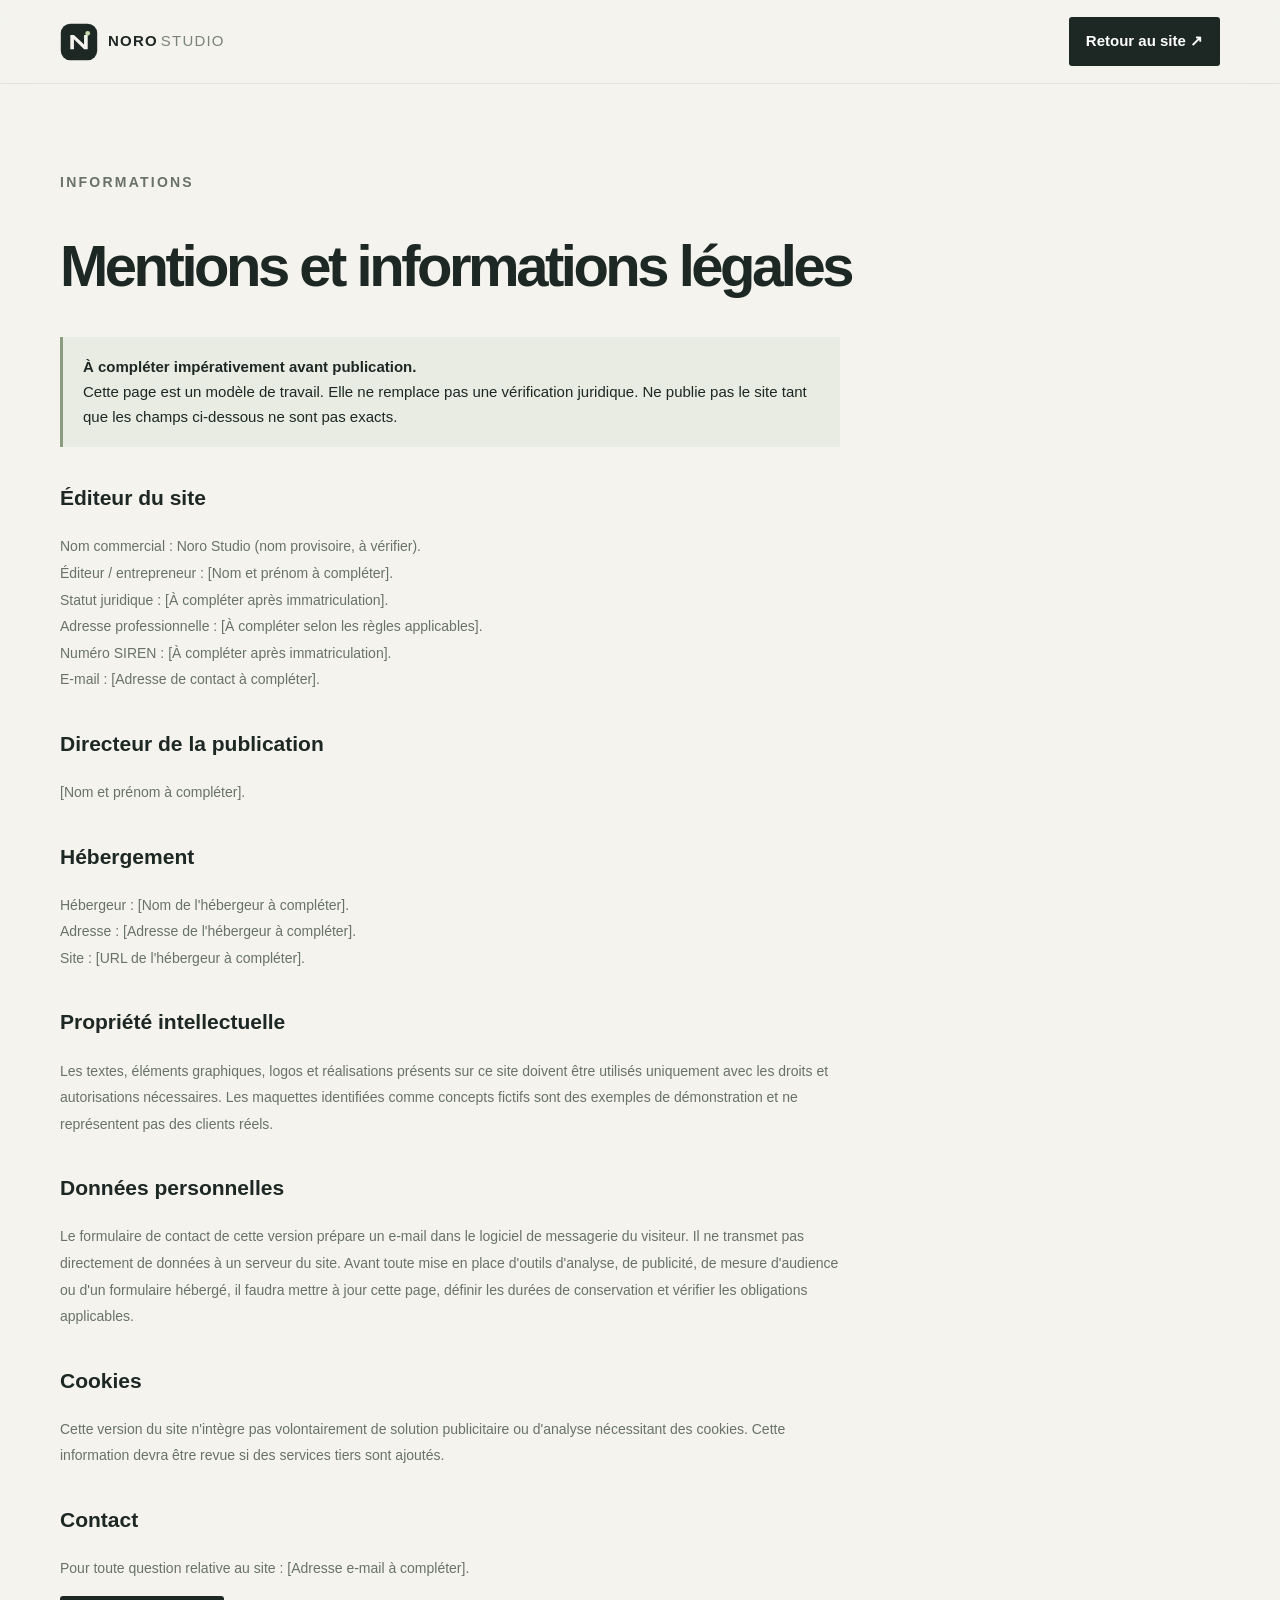
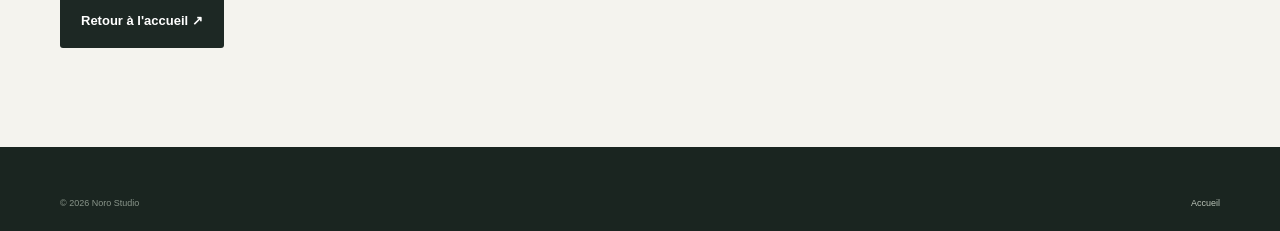
==== legal.html @ 7e90cb93 "Add files via upload" ====
<!doctype html>
<html lang="fr">
<head>
  <meta charset="utf-8"><meta name="viewport" content="width=device-width, initial-scale=1">
  <meta name="robots" content="noindex,follow">
  <title>Informations légales — Noro Studio</title>
  <link rel="stylesheet" href="styles.css">
  <style>
    .legal-main{min-height:70vh;padding:85px 0}.legal-main h1{font-family:var(--display);font-size:clamp(38px,5vw,58px);letter-spacing:-.06em;line-height:1.1}.legal-main h2{font-family:var(--display);font-size:21px;margin-top:34px}.legal-main p,.legal-main li{max-width:780px;color:#687268;font-size:14px;line-height:1.9}.legal-note{background:#e8ece3;padding:18px 20px;border-left:3px solid #8b9c81;margin:25px 0;max-width:780px}
  </style>
</head>
<body>
  <header class="site-header"><div class="container nav-wrap"><a class="brand" href="index.html"><img src="assets/mark.svg" alt="" width="38" height="38"><span>NORO<span class="brand-light">STUDIO</span></span></a><a class="nav-cta" href="index.html#contact">Retour au site ↗</a></div></header>
  <main class="legal-main"><div class="container">
    <p class="eyebrow">INFORMATIONS</p><h1>Mentions et informations légales</h1>
    <div class="legal-note"><strong>À compléter impérativement avant publication.</strong><br>Cette page est un modèle de travail. Elle ne remplace pas une vérification juridique. Ne publie pas le site tant que les champs ci-dessous ne sont pas exacts.</div>
    <h2>Éditeur du site</h2><p>Nom commercial : Noro Studio (nom provisoire, à vérifier).<br>Éditeur / entrepreneur : [Nom et prénom à compléter].<br>Statut juridique : [À compléter après immatriculation].<br>Adresse professionnelle : [À compléter selon les règles applicables].<br>Numéro SIREN : [À compléter après immatriculation].<br>E-mail : [Adresse de contact à compléter].</p>
    <h2>Directeur de la publication</h2><p>[Nom et prénom à compléter].</p>
    <h2>Hébergement</h2><p>Hébergeur : [Nom de l'hébergeur à compléter].<br>Adresse : [Adresse de l'hébergeur à compléter].<br>Site : [URL de l'hébergeur à compléter].</p>
    <h2>Propriété intellectuelle</h2><p>Les textes, éléments graphiques, logos et réalisations présents sur ce site doivent être utilisés uniquement avec les droits et autorisations nécessaires. Les maquettes identifiées comme concepts fictifs sont des exemples de démonstration et ne représentent pas des clients réels.</p>
    <h2>Données personnelles</h2><p>Le formulaire de contact de cette version prépare un e-mail dans le logiciel de messagerie du visiteur. Il ne transmet pas directement de données à un serveur du site. Avant toute mise en place d'outils d'analyse, de publicité, de mesure d'audience ou d'un formulaire hébergé, il faudra mettre à jour cette page, définir les durées de conservation et vérifier les obligations applicables.</p>
    <h2>Cookies</h2><p>Cette version du site n'intègre pas volontairement de solution publicitaire ou d'analyse nécessitant des cookies. Cette information devra être revue si des services tiers sont ajoutés.</p>
    <h2>Contact</h2><p>Pour toute question relative au site : [Adresse e-mail à compléter].</p>
    <p><a class="button button-dark" href="index.html">Retour à l'accueil ↗</a></p>
  </div></main>
  <footer class="site-footer"><div class="container footer-bottom"><span>© <span id="year"></span> Noro Studio</span><a href="index.html">Accueil</a></div></footer>
  <script>document.getElementById('year').textContent=new Date().getFullYear();</script>
</body>
</html>
---- styles.css ----
:root{--paper:#f4f3ee;--paper-2:#ebeae3;--white:#fffefa;--ink:#1d2824;--ink-2:#39433e;--muted:#747c74;--line:#ddded6;--sage:#dce5d7;--sage-dark:#73816f;--lime:#c7d8ac;--serif:Georgia,'Times New Roman',serif;--sans:'DM Sans',Arial,sans-serif;--display:'Manrope','DM Sans',Arial,sans-serif;--max:1160px}*{box-sizing:border-box}html{scroll-behavior:smooth;scroll-padding-top:88px}body{margin:0;background:var(--paper);color:var(--ink);font-family:var(--sans);font-size:15px;line-height:1.65;-webkit-font-smoothing:antialiased}a{color:inherit;text-decoration:none}button,input,textarea,select{font:inherit}.container{width:min(var(--max),calc(100% - 56px));margin-inline:auto}.section-pad{padding:112px 0}.skip-link{position:absolute;left:-999px;top:8px;background:var(--ink);color:#fff;padding:10px 14px;z-index:100}.skip-link:focus{left:12px}.site-header{height:84px;position:sticky;top:0;z-index:50;background:rgba(244,243,238,.92);backdrop-filter:blur(14px);border-bottom:1px solid rgba(29,40,36,.08)}.nav-wrap{height:100%;display:flex;align-items:center;justify-content:space-between}.brand{display:inline-flex;align-items:center;gap:10px;font-family:var(--display);font-weight:800;letter-spacing:.08em;font-size:15px}.brand img{display:block}.brand-light{font-weight:500;color:#7b8379;margin-left:3px}.main-nav{display:flex;align-items:center;gap:34px;font-size:13px;color:#59625b}.main-nav>a:not(.nav-cta):hover,.footer-bottom a:hover{color:var(--ink)}.nav-cta{display:inline-flex;align-items:center;gap:20px;padding:12px 17px;background:var(--ink);color:#fff;border-radius:3px;font-weight:600;transition:transform .2s,background .2s}.nav-cta:hover,.button-dark:hover{background:#35443c;transform:translateY(-2px)}.menu-toggle{display:none;background:none;border:0;padding:10px}.menu-toggle span{display:block;width:23px;height:1.5px;background:var(--ink);margin:6px}.hero{padding-top:90px;padding-bottom:92px;overflow:hidden}.hero-grid{display:grid;grid-template-columns:1.02fr .98fr;align-items:center;gap:42px}.eyebrow{display:flex;align-items:center;gap:10px;margin:0 0 24px;color:#748074;font-size:10px;letter-spacing:.16em;font-weight:700}.eyebrow-dot{width:7px;height:7px;border-radius:50%;background:#8b9d7f;display:inline-block}.hero h1,.section-heading h2,.process-intro h2,.faq-grid h2,.contact-copy h2{font-family:var(--display);font-weight:500;letter-spacing:-.065em;line-height:1.07;font-size:clamp(44px,5.3vw,68px);margin:0;max-width:650px}.hero h1 em,.section-heading h2 em,.process-intro h2 em,.faq-grid h2 em,.contact-copy h2 em{font-family:var(--serif);font-weight:400;letter-spacing:-.055em}.hero-lead{font-size:17px;line-height:1.8;color:#69736b;max-width:480px;margin:26px 0 28px}.hero-actions{display:flex;align-items:center;gap:27px}.button{display:inline-flex;align-items:center;justify-content:center;gap:24px;min-height:52px;padding:0 20px;border:1px solid transparent;border-radius:3px;font-size:13px;font-weight:700;transition:transform .2s,background .2s,border .2s;cursor:pointer}.button-dark{background:var(--ink);color:white}.button-light{background:var(--paper);color:var(--ink)}.button-light:hover{background:white;transform:translateY(-2px)}.button-outline{border-color:#c9cec5;color:var(--ink);background:transparent}.button-outline:hover{background:var(--ink);color:#fff;border-color:var(--ink)}.text-link{font-size:13px;font-weight:600;color:#59645b;border-bottom:1px solid #b9c1b7;padding-bottom:4px}.text-link span{margin-left:8px}.hero-note{margin-top:38px;font-size:11px;color:#7a827b;display:flex;align-items:center;gap:9px}.note-check{width:18px;height:18px;border-radius:50%;background:#e2e8dc;color:#5d7656;display:grid;place-items:center;font-size:11px}.hero-visual{height:480px;position:relative;display:flex;align-items:center;justify-content:center}.visual-orbit{position:absolute;border:1px solid rgba(102,121,103,.18);border-radius:50%;width:440px;height:440px}.orbit-two{width:350px;height:350px;border-style:dashed}.browser-card{position:relative;z-index:2;width:min(440px,90%);background:#fff;border:1px solid #e2e2db;border-radius:8px;box-shadow:0 30px 70px rgba(28,42,34,.13);overflow:hidden;transform:rotate(-2deg)}.browser-top{height:38px;background:#f9f9f5;border-bottom:1px solid #e9e9e4;display:flex;align-items:center;padding:0 14px;justify-content:space-between;color:#9ba198;font-size:9px}.browser-dots{display:flex;gap:4px}.browser-dots i,.mini-browser-bar span{height:5px;width:5px;border-radius:50%;background:#c7cdc3}.browser-lock{font-size:16px}.browser-site{margin:11px;background:#f3f1e9;min-height:350px;overflow:hidden;color:#354239}.mock-nav{height:43px;display:flex;align-items:center;justify-content:space-between;padding:0 18px;font-size:7px;letter-spacing:.08em}.mock-nav b{font-family:var(--serif);font-size:13px;letter-spacing:0}.mock-nav small{font-size:14px}.mock-hero{background:linear-gradient(115deg,#e8e4d6 0%,#e8e4d6 58%,#d2d5c7 58%,#d2d5c7 100%);padding:39px 27px 24px;min-height:250px}.mock-kicker{font-size:7px;letter-spacing:.19em;color:#7c8478}.mock-title{font-family:var(--serif);font-size:43px;line-height:.98;letter-spacing:-.06em;margin-top:17px}.mock-title i{color:#73816e;font-weight:400}.mock-line{width:50px;height:1px;background:#879280;margin:22px 0 14px}.mock-cta{font-size:7px;letter-spacing:.13em;font-weight:bold}.mock-cta b{margin-left:14px}.mock-bottom{display:flex;justify-content:space-between;padding:14px 18px;font-size:7px;letter-spacing:.1em}.float-card{position:absolute;z-index:3;display:flex;align-items:center;gap:11px;padding:12px 15px;background:#fffefa;border:1px solid #e6e8df;box-shadow:0 14px 32px rgba(34,47,38,.09);border-radius:5px}.float-top{top:63px;right:-2px}.float-bottom{bottom:62px;left:-5px}.float-icon{width:32px;height:32px;border-radius:50%;background:#e4e9dd;display:grid;place-items:center;color:#687d64;font-size:18px}.float-icon-dark{background:var(--ink);color:white}.float-card b,.float-card small{display:block}.float-card b{font-size:11px}.float-card small{font-size:9px;color:#8b9288}.visual-caption{position:absolute;bottom:8px;right:10px;font-size:8px;letter-spacing:.16em;color:#8e968d}.trust-strip{border-top:1px solid var(--line);border-bottom:1px solid var(--line);background:#efeee8;padding:22px 0}.trust-inner{display:flex;align-items:center;justify-content:space-between;gap:25px}.trust-inner>span{font-size:9px;letter-spacing:.15em;color:#8b9389;font-weight:700;white-space:nowrap}.trust-inner>div{display:flex;align-items:center;gap:24px;color:#667067;font-size:12px}.trust-inner i{height:4px;width:4px;border-radius:50%;background:#a8b29f}.services-section{background:var(--paper)}.section-heading{margin-bottom:52px}.split-heading{display:flex;align-items:flex-end;justify-content:space-between;gap:50px}.section-heading .eyebrow,.process-intro .eyebrow,.faq-grid .eyebrow{margin-bottom:20px}.section-heading h2,.process-intro h2,.faq-grid h2{font-size:clamp(38px,4.5vw,55px)}.section-intro{max-width:390px;color:#737b72;font-size:14px;line-height:1.85;margin:0 0 5px}.service-grid{display:grid;grid-template-columns:repeat(3,1fr);gap:15px}.service-card{position:relative;background:#eeede7;border:1px solid #e4e3dc;padding:28px 27px 25px;min-height:380px;display:flex;flex-direction:column}.service-featured{background:#e8ece3}.service-number{font-size:9px;letter-spacing:.16em;color:#8a9387;font-weight:700}.service-icon{height:70px;width:70px;margin:25px 0 19px;position:relative;border:1px solid #cbd2c7;border-radius:50%;display:flex;align-items:center;justify-content:center}.icon-window{flex-direction:column;gap:5px}.icon-window:before{content:"";position:absolute;width:30px;height:23px;border:1px solid #82927e;border-radius:3px}.icon-window span:first-child{width:30px;height:1px;background:#82927e;position:absolute;top:28px}.icon-window span:nth-child(2),.icon-window span:nth-child(3){width:4px;height:4px;border-radius:50%;background:#82927e;position:absolute;top:23px;left:24px}.icon-window span:nth-child(3){left:31px}.icon-shapes span{position:absolute;width:24px;height:24px;border:1px solid #82927e;transform:rotate(45deg)}.icon-shapes span:nth-child(2){width:18px;height:18px;transform:rotate(12deg);background:#d8e1d2;right:13px;top:15px}.icon-shapes span:nth-child(3){width:9px;height:9px;border-radius:50%;background:#82927e;left:15px;bottom:14px}.icon-spark span{font-size:35px;color:#81927c}.service-card h3{font-family:var(--display);font-size:22px;letter-spacing:-.04em;margin:0 0 9px;font-weight:600}.service-card p{color:#727a71;font-size:12px;line-height:1.8;margin:0 0 15px}.service-card ul,.price-card ul{padding:0;margin:0 0 20px;list-style:none}.service-card li,.price-card li{position:relative;padding-left:15px;font-size:11px;color:#606c62;margin:8px 0}.service-card li:before,.price-card li:before{content:"✓";position:absolute;left:0;color:#7d9476;font-size:10px}.card-link{margin-top:auto;padding-top:18px;border-top:1px solid #d9ddd4;font-size:11px;font-weight:700;display:flex;justify-content:space-between}.card-link span{font-size:15px}.small-disclaimer,.pricing-footnote{font-size:10px;color:#92988e;margin:18px 0 0}.work-section{background:#eeede7}.work-grid{display:grid;grid-template-columns:1.3fr 1fr;gap:34px 18px}.work-card{min-width:0}.work-wide{grid-column:span 2}.work-preview{height:290px;overflow:hidden;position:relative;border:1px solid #deded5}.work-wide .work-preview{height:360px}.preview-cafe{background:#d9d7c9;padding:25px 9% 0}.cafe-browser{height:100%;background:#f3efe4;box-shadow:0 12px 30px rgba(40,46,37,.12);overflow:hidden}.mini-browser-bar{height:23px;background:#f9f8f3;display:flex;align-items:center;gap:4px;padding:0 10px}.mini-browser-bar span{width:4px;height:4px}.mini-browser-bar small{font-size:6px;color:#9b9d92;margin-left:8px}.cafe-content{padding:17px 22px;background:linear-gradient(110deg,#eee8db 0%,#eee8db 57%,#d3d2c1 57%)}.cafe-nav{display:flex;justify-content:space-between;font-size:7px;letter-spacing:.1em}.cafe-nav b{font-family:var(--serif);font-size:11px;letter-spacing:.02em}.cafe-main{display:grid;grid-template-columns:1fr .8fr;align-items:center;padding:40px 0 25px;min-height:255px}.cafe-main small{font-size:6px;letter-spacing:.17em;color:#7a7e6d}.cafe-main strong{display:block;font-family:var(--serif);font-size:42px;line-height:1;margin:15px 0;color:#394537;font-weight:400;letter-spacing:-.05em}.cafe-main strong i{color:#8d906f}.cafe-main span{display:block;max-width:180px;font-size:8px;color:#757a6d}.cafe-main>div:first-child>b{display:block;font-size:6px;letter-spacing:.1em;margin-top:17px}.coffee-art{height:185px;display:grid;place-items:center}.coffee-plate{width:170px;height:170px;border:1px solid #b4b6a3;border-radius:50%;display:grid;place-items:center;box-shadow:0 8px 20px rgba(51,55,42,.1);background:#e5e2d4}.coffee-cup{height:84px;width:100px;border-radius:8px 8px 38px 38px;background:#faf7ed;border:5px solid #c6c0ad;position:relative;box-shadow:inset 0 6px 0 #d9d2c0}.coffee-cup:after{content:"";position:absolute;width:27px;height:35px;border:6px solid #c6c0ad;border-left:0;border-radius:0 24px 24px 0;right:-27px;top:18px}.coffee-cup span{display:block;position:absolute;inset:11px 10px auto;height:2px;background:#8b8a70;transform:rotate(-4deg)}.work-meta{display:flex;justify-content:space-between;align-items:center;padding:15px 1px 0}.work-type{font-size:8px;letter-spacing:.14em;color:#92978c;font-weight:700}.work-meta h3{margin:5px 0 0;font-family:var(--display);font-size:17px;font-weight:600;letter-spacing:-.03em}.work-arrow{width:32px;height:32px;border:1px solid #cfd2c8;border-radius:50%;display:grid;place-items:center}.preview-atelier{background:#d4d9cc;padding:20px 12% 0}.atelier-paper{height:100%;background:#f1efe5;position:relative;padding:15px 18px;color:#394439;overflow:hidden}.atelier-top{font-size:7px;letter-spacing:.15em;border-bottom:1px solid #c7c9bb;padding-bottom:10px}.atelier-top b{font-family:var(--serif);font-weight:400;font-size:12px}.atelier-top span{float:right;font-size:5px}.atelier-title{font-family:var(--serif);font-size:42px;line-height:.95;letter-spacing:-.05em;margin-top:42px;position:relative;z-index:2}.atelier-title i{color:#788875}.atelier-stamp{position:absolute;right:24px;top:90px;width:76px;height:76px;border:1px solid #899582;border-radius:50%;display:grid;place-items:center;text-align:center;font-size:7px;letter-spacing:.1em;transform:rotate(10deg)}.atelier-foot{position:absolute;bottom:16px;font-size:6px;letter-spacing:.18em}.atelier-block{position:absolute;right:-17px;bottom:-50px;width:145px;height:145px;background:#c6cdbd;transform:rotate(34deg)}.preview-immo{background:#d5d8d0;padding:18px 12% 0}.immo-page{height:100%;background:#e8e8e0;position:relative;overflow:hidden;padding:13px 17px;color:#39443d}.immo-nav{font-family:var(--serif);font-size:13px;position:relative;z-index:2}.immo-nav span{float:right;font-family:var(--sans);font-size:5px;letter-spacing:.13em;padding-top:6px}.immo-house{position:absolute;right:0;top:0;width:58%;height:100%;background:linear-gradient(145deg,#b7c0b3,#8f9b8c);clip-path:polygon(20% 20%,100% 0,100% 100%,0 100%,0 53%)}.immo-house:after{content:"";position:absolute;left:24%;top:34%;width:50%;height:45%;background:linear-gradient(90deg,#d1d3c6 0 46%,#818f7c 46% 49%,#c3cabb 49%);border:8px solid #aab5a5}.immo-copy{position:relative;z-index:2;margin-top:42px}.immo-copy small{font-size:6px;letter-spacing:.14em}.immo-copy strong{display:block;font-family:var(--serif);font-size:27px;line-height:1.02;font-weight:400;margin:12px 0}.immo-copy strong i{color:#6f7f70}.immo-copy span{font-size:6px}.immo-bottom{position:absolute;bottom:17px;font-size:6px;letter-spacing:.1em;z-index:2}.process-section{background:var(--ink);color:#f4f3ee}.process-grid{display:grid;grid-template-columns:.8fr 1.2fr;gap:110px}.process-intro .eyebrow{color:#a6b49f}.process-intro h2{font-size:clamp(38px,4.1vw,54px)}.process-intro h2 em{color:#c1cfb7}.process-intro>p:not(.eyebrow){max-width:300px;color:#aeb8ae;font-size:13px;line-height:1.8;margin:22px 0 28px}.steps-list{border-top:1px solid #46534a}.step{display:grid;grid-template-columns:44px 1fr 20px;gap:16px;padding:23px 0;border-bottom:1px solid #46534a;align-items:start}.step>span{font-size:10px;color:#a8b69e;padding-top:4px;letter-spacing:.1em}.step h3{font-size:17px;margin:0 0 5px;font-weight:500}.step p{font-size:11px;line-height:1.7;color:#aab4aa;margin:0;max-width:390px}.step>b{color:#b4c5a9;font-weight:400}.pricing-section{background:var(--paper)}.pricing-grid{display:grid;grid-template-columns:repeat(3,1fr);gap:15px}.price-card{position:relative;background:#eeede7;padding:29px 27px 25px;border:1px solid #e3e2dc;display:flex;flex-direction:column;min-height:430px}.price-popular{background:#e5eae0;border-color:#cbd4c6}.popular-tag{position:absolute;right:14px;top:14px;background:#d2ddca;color:#596a55;border-radius:2px;padding:5px 8px;font-size:7px;font-weight:700;letter-spacing:.1em}.price-label{font-size:9px;font-weight:700;color:#858e83;letter-spacing:.14em}.price-card h3{font-family:var(--display);font-size:22px;letter-spacing:-.04em;margin:18px 0 5px}.price-desc{font-size:11px;color:#7b837a;min-height:37px;margin:0}.price{margin:22px 0 14px;display:flex;flex-direction:column}.price small{font-size:9px;color:#858d82}.price strong{font-family:var(--display);font-size:37px;letter-spacing:-.06em;font-weight:600;line-height:1.2}.price-custom strong{font-size:29px;margin-top:12px}.price-card ul{margin-top:5px}.price-card li{font-size:11px;margin:10px 0}.price-card .button{margin-top:auto;width:100%;font-size:11px}.pricing-footnote{max-width:800px;line-height:1.7}.faq-section{background:#eeede7}.faq-grid{display:grid;grid-template-columns:.75fr 1.25fr;gap:100px}.faq-grid h2{font-size:clamp(39px,4vw,52px)}.faq-grid .section-intro{margin-top:20px}.faq-list{border-top:1px solid #d5d8ce}.faq-list details{border-bottom:1px solid #d5d8ce;padding:19px 0}.faq-list summary{list-style:none;cursor:pointer;font-size:13px;font-weight:600;display:flex;justify-content:space-between;gap:15px}.faq-list summary::-webkit-details-marker{display:none}.faq-list summary span{font-size:19px;font-weight:400;color:#7f8b7d;transition:transform .2s}.faq-list details[open] summary span{transform:rotate(45deg)}.faq-list details p{font-size:12px;line-height:1.8;color:#70796f;max-width:570px;margin:12px 28px 0 0}.contact-section{background:#dfe5d9}.contact-grid{display:grid;grid-template-columns:.95fr 1.05fr;gap:85px;align-items:start}.contact-copy{padding-top:25px}.eyebrow-light{color:#687665}.contact-copy h2{font-size:clamp(40px,4.6vw,58px)}.contact-copy h2 em{color:#63745f}.contact-copy>p:not(.eyebrow){color:#687366;max-width:390px;font-size:13px;line-height:1.85;margin:23px 0 25px}.contact-assurance{font-size:11px;color:#697568;margin:11px 0;display:flex;align-items:center;gap:9px}.contact-assurance span{width:18px;height:18px;background:#cbd8c4;border-radius:50%;display:grid;place-items:center;color:#586b53;font-size:10px}.contact-form{background:#fbfaf6;padding:30px 32px;box-shadow:0 15px 40px rgba(45,60,46,.06)}.form-heading{display:flex;justify-content:space-between;gap:10px;margin-bottom:23px;align-items:center}.form-heading span{font-size:10px;letter-spacing:.13em;font-weight:700}.form-heading small{font-size:9px;color:#90978d}.contact-form label{display:block;font-size:10px;font-weight:700;color:#4c584d;margin-bottom:15px}.field-row{display:grid;grid-template-columns:1fr 1fr;gap:14px}.contact-form input:not([type=checkbox]),.contact-form textarea,.contact-form select{display:block;width:100%;margin-top:7px;background:#f5f4ee;border:1px solid #e3e4dc;border-radius:2px;padding:12px 13px;color:#29372d;font-size:11px;outline:none;transition:border .2s}.contact-form input:focus,.contact-form textarea:focus,.contact-form select:focus{border-color:#82937d}.contact-form textarea{resize:vertical;min-height:100px}.contact-form input::placeholder,.contact-form textarea::placeholder{color:#a2a79e}.consent{display:flex!important;align-items:flex-start;gap:9px;font-size:9px!important;font-weight:400!important;color:#737c72!important;line-height:1.5}.consent input{margin:1px 0 0;accent-color:#34473a}.form-submit{width:100%;margin-top:3px}.form-feedback{font-size:9px;line-height:1.6;color:#858e84;margin:12px 0 0}.site-footer{background:#1a2520;color:#e9ece5;padding:31px 0 20px}.footer-top{display:flex;align-items:center;justify-content:space-between;padding-bottom:26px;border-bottom:1px solid #3c4840}.brand-footer{color:#fff}.brand-footer .brand-light{color:#9da99b}.footer-top>p{font-family:var(--serif);font-style:italic;color:#aeb8aa;font-size:15px}.back-top{font-size:10px;color:#c1cbbd}.footer-bottom{display:flex;justify-content:space-between;align-items:center;padding-top:18px;color:#89958a;font-size:9px}.footer-bottom>div{display:flex;gap:24px}.footer-bottom a{color:#b9c2b7}.footer-location{letter-spacing:.04em}
@media(max-width:900px){.main-nav{gap:19px}.hero-grid{gap:18px}.hero-visual{transform:scale(.94);transform-origin:center}.process-grid{gap:55px}.contact-grid{gap:45px}.faq-grid{gap:60px}.trust-inner{align-items:flex-start;flex-direction:column}.trust-inner>div{flex-wrap:wrap;gap:13px 19px}}
@media(max-width:700px){.container{width:min(100% - 38px,var(--max))}.section-pad{padding:78px 0}.site-header{height:72px}.menu-toggle{display:block;cursor:pointer}.main-nav{display:none;position:absolute;top:71px;left:0;right:0;background:var(--paper);padding:17px 22px 22px;border-bottom:1px solid var(--line);flex-direction:column;align-items:stretch;gap:0}.main-nav.is-open{display:flex}.main-nav>a:not(.nav-cta){padding:13px 0;border-bottom:1px solid var(--line)}.nav-cta{justify-content:space-between;margin-top:15px}.hero{padding-top:65px;padding-bottom:60px}.hero-grid{grid-template-columns:1fr;gap:25px}.hero h1{font-size:clamp(42px,12vw,58px)}.hero-lead{font-size:15px;margin:20px 0 23px}.hero-actions{gap:18px;flex-wrap:wrap}.hero-note{margin-top:25px;font-size:10px}.hero-visual{height:390px;transform:none;margin:0 -10px}.browser-card{width:min(390px,85%)}.browser-site{min-height:290px}.mock-hero{min-height:210px;padding:30px 22px 20px}.mock-title{font-size:37px}.visual-orbit{width:350px;height:350px}.orbit-two{width:275px;height:275px}.float-top{right:0;top:38px}.float-bottom{left:0;bottom:38px}.float-card{padding:9px 11px}.trust-inner>div{font-size:11px}.split-heading{display:block}.section-heading{margin-bottom:34px}.section-heading h2,.process-intro h2,.faq-grid h2{font-size:42px}.section-intro{margin-top:20px;font-size:13px}.service-grid{grid-template-columns:1fr;gap:11px}.service-card{min-height:0;padding:24px}.service-icon{margin:20px 0 14px}.service-card ul{margin-bottom:15px}.work-grid{grid-template-columns:1fr;gap:28px}.work-wide{grid-column:auto}.work-preview,.work-wide .work-preview{height:270px}.preview-cafe{padding-inline:5%}.cafe-content{padding:14px}.cafe-main{padding:32px 0 20px;min-height:210px}.cafe-main strong{font-size:31px}.coffee-art{transform:scale(.78);margin-left:-12px}.atelier-title{font-size:36px}.immo-copy strong{font-size:24px}.process-grid{grid-template-columns:1fr;gap:40px}.process-intro>p:not(.eyebrow){margin:18px 0 23px}.step{grid-template-columns:32px 1fr 16px;gap:10px;padding:20px 0}.step h3{font-size:15px}.pricing-grid{grid-template-columns:1fr;gap:12px}.price-card{min-height:390px;padding:25px}.faq-grid{grid-template-columns:1fr;gap:30px}.contact-grid{grid-template-columns:1fr;gap:28px}.contact-copy{padding-top:0}.contact-copy h2{font-size:43px}.contact-form{padding:23px 19px}.field-row{grid-template-columns:1fr;gap:0}.footer-top{flex-wrap:wrap;gap:8px}.footer-top>p{order:3;width:100%;margin:4px 0 0}.footer-bottom{gap:13px;align-items:flex-start;flex-direction:column}.footer-bottom>div{gap:18px}.footer-location{display:none}}
@media(max-width:390px){.container{width:calc(100% - 30px)}.hero h1{font-size:40px}.hero-actions .button{width:100%}.hero-actions{align-items:stretch}.text-link{align-self:flex-start}.hero-visual{height:350px}.float-card small{font-size:8px}.float-card b{font-size:10px}.browser-card{width:87%}.mock-nav span{display:none}.contact-form{padding:21px 15px}.form-heading{align-items:flex-start;flex-direction:column}}
@media(prefers-reduced-motion:reduce){html{scroll-behavior:auto}*,*::before,*::after{transition:none!important;animation:none!important}}
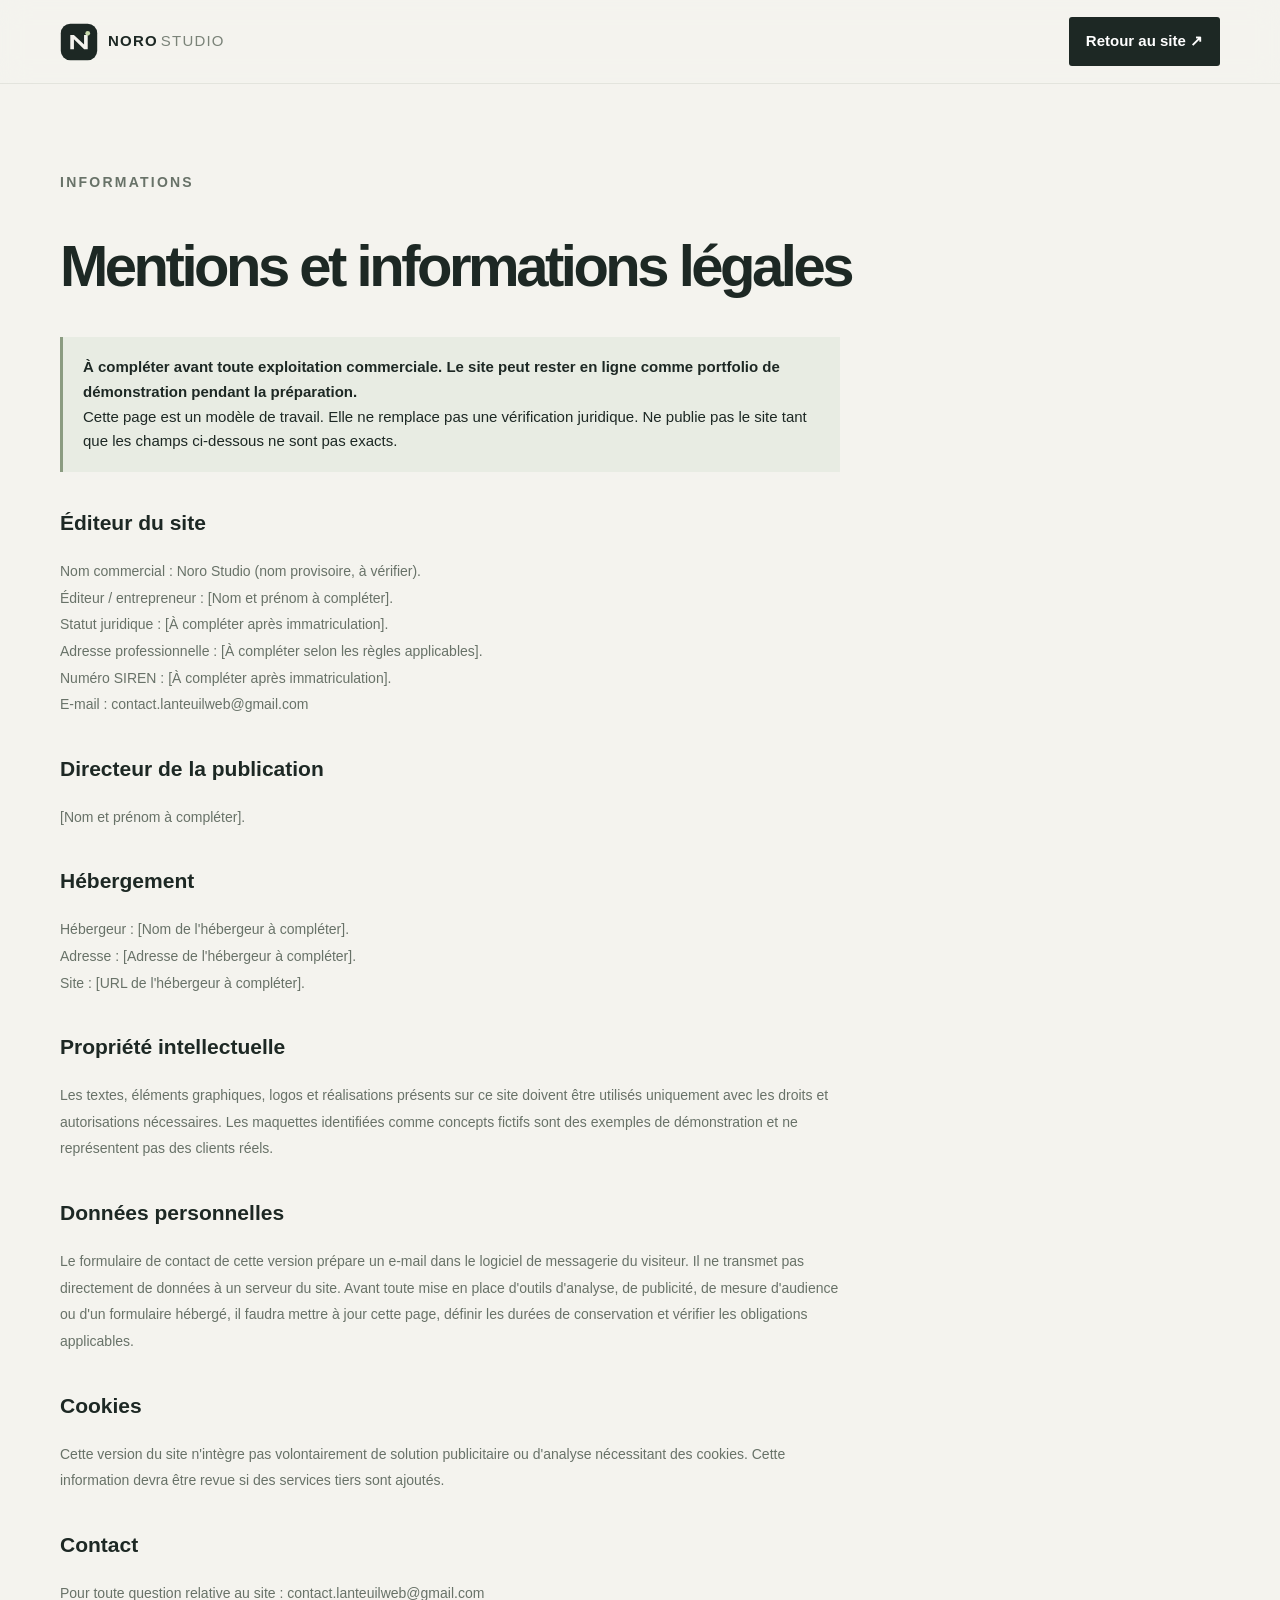
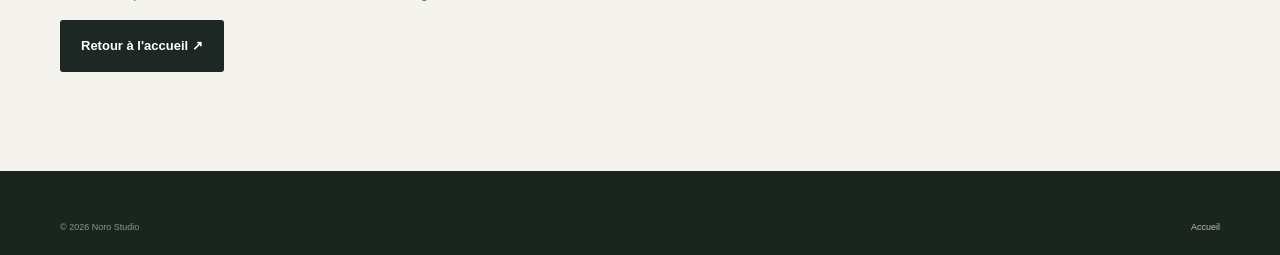
==== commit 9a382e15: "Renseigner l'adresse de contact dans les informations légales" ====
--- a/legal.html
+++ b/legal.html
@@ -13,14 +13,14 @@
   <header class="site-header"><div class="container nav-wrap"><a class="brand" href="index.html"><img src="assets/mark.svg" alt="" width="38" height="38"><span>NORO<span class="brand-light">STUDIO</span></span></a><a class="nav-cta" href="index.html#contact">Retour au site ↗</a></div></header>
   <main class="legal-main"><div class="container">
     <p class="eyebrow">INFORMATIONS</p><h1>Mentions et informations légales</h1>
-    <div class="legal-note"><strong>À compléter impérativement avant publication.</strong><br>Cette page est un modèle de travail. Elle ne remplace pas une vérification juridique. Ne publie pas le site tant que les champs ci-dessous ne sont pas exacts.</div>
-    <h2>Éditeur du site</h2><p>Nom commercial : Noro Studio (nom provisoire, à vérifier).<br>Éditeur / entrepreneur : [Nom et prénom à compléter].<br>Statut juridique : [À compléter après immatriculation].<br>Adresse professionnelle : [À compléter selon les règles applicables].<br>Numéro SIREN : [À compléter après immatriculation].<br>E-mail : [Adresse de contact à compléter].</p>
+    <div class="legal-note"><strong>À compléter avant toute exploitation commerciale. Le site peut rester en ligne comme portfolio de démonstration pendant la préparation.</strong><br>Cette page est un modèle de travail. Elle ne remplace pas une vérification juridique. Ne publie pas le site tant que les champs ci-dessous ne sont pas exacts.</div>
+    <h2>Éditeur du site</h2><p>Nom commercial : Noro Studio (nom provisoire, à vérifier).<br>Éditeur / entrepreneur : [Nom et prénom à compléter].<br>Statut juridique : [À compléter après immatriculation].<br>Adresse professionnelle : [À compléter selon les règles applicables].<br>Numéro SIREN : [À compléter après immatriculation].<br>E-mail : contact.lanteuilweb@gmail.com</p>
     <h2>Directeur de la publication</h2><p>[Nom et prénom à compléter].</p>
     <h2>Hébergement</h2><p>Hébergeur : [Nom de l'hébergeur à compléter].<br>Adresse : [Adresse de l'hébergeur à compléter].<br>Site : [URL de l'hébergeur à compléter].</p>
     <h2>Propriété intellectuelle</h2><p>Les textes, éléments graphiques, logos et réalisations présents sur ce site doivent être utilisés uniquement avec les droits et autorisations nécessaires. Les maquettes identifiées comme concepts fictifs sont des exemples de démonstration et ne représentent pas des clients réels.</p>
     <h2>Données personnelles</h2><p>Le formulaire de contact de cette version prépare un e-mail dans le logiciel de messagerie du visiteur. Il ne transmet pas directement de données à un serveur du site. Avant toute mise en place d'outils d'analyse, de publicité, de mesure d'audience ou d'un formulaire hébergé, il faudra mettre à jour cette page, définir les durées de conservation et vérifier les obligations applicables.</p>
     <h2>Cookies</h2><p>Cette version du site n'intègre pas volontairement de solution publicitaire ou d'analyse nécessitant des cookies. Cette information devra être revue si des services tiers sont ajoutés.</p>
-    <h2>Contact</h2><p>Pour toute question relative au site : [Adresse e-mail à compléter].</p>
+    <h2>Contact</h2><p>Pour toute question relative au site : contact.lanteuilweb@gmail.com</p>
     <p><a class="button button-dark" href="index.html">Retour à l'accueil ↗</a></p>
   </div></main>
   <footer class="site-footer"><div class="container footer-bottom"><span>© <span id="year"></span> Noro Studio</span><a href="index.html">Accueil</a></div></footer>
--- a/styles.css
+++ b/styles.css
@@ -3,3 +3,30 @@
 @media(max-width:700px){.container{width:min(100% - 38px,var(--max))}.section-pad{padding:78px 0}.site-header{height:72px}.menu-toggle{display:block;cursor:pointer}.main-nav{display:none;position:absolute;top:71px;left:0;right:0;background:var(--paper);padding:17px 22px 22px;border-bottom:1px solid var(--line);flex-direction:column;align-items:stretch;gap:0}.main-nav.is-open{display:flex}.main-nav>a:not(.nav-cta){padding:13px 0;border-bottom:1px solid var(--line)}.nav-cta{justify-content:space-between;margin-top:15px}.hero{padding-top:65px;padding-bottom:60px}.hero-grid{grid-template-columns:1fr;gap:25px}.hero h1{font-size:clamp(42px,12vw,58px)}.hero-lead{font-size:15px;margin:20px 0 23px}.hero-actions{gap:18px;flex-wrap:wrap}.hero-note{margin-top:25px;font-size:10px}.hero-visual{height:390px;transform:none;margin:0 -10px}.browser-card{width:min(390px,85%)}.browser-site{min-height:290px}.mock-hero{min-height:210px;padding:30px 22px 20px}.mock-title{font-size:37px}.visual-orbit{width:350px;height:350px}.orbit-two{width:275px;height:275px}.float-top{right:0;top:38px}.float-bottom{left:0;bottom:38px}.float-card{padding:9px 11px}.trust-inner>div{font-size:11px}.split-heading{display:block}.section-heading{margin-bottom:34px}.section-heading h2,.process-intro h2,.faq-grid h2{font-size:42px}.section-intro{margin-top:20px;font-size:13px}.service-grid{grid-template-columns:1fr;gap:11px}.service-card{min-height:0;padding:24px}.service-icon{margin:20px 0 14px}.service-card ul{margin-bottom:15px}.work-grid{grid-template-columns:1fr;gap:28px}.work-wide{grid-column:auto}.work-preview,.work-wide .work-preview{height:270px}.preview-cafe{padding-inline:5%}.cafe-content{padding:14px}.cafe-main{padding:32px 0 20px;min-height:210px}.cafe-main strong{font-size:31px}.coffee-art{transform:scale(.78);margin-left:-12px}.atelier-title{font-size:36px}.immo-copy strong{font-size:24px}.process-grid{grid-template-columns:1fr;gap:40px}.process-intro>p:not(.eyebrow){margin:18px 0 23px}.step{grid-template-columns:32px 1fr 16px;gap:10px;padding:20px 0}.step h3{font-size:15px}.pricing-grid{grid-template-columns:1fr;gap:12px}.price-card{min-height:390px;padding:25px}.faq-grid{grid-template-columns:1fr;gap:30px}.contact-grid{grid-template-columns:1fr;gap:28px}.contact-copy{padding-top:0}.contact-copy h2{font-size:43px}.contact-form{padding:23px 19px}.field-row{grid-template-columns:1fr;gap:0}.footer-top{flex-wrap:wrap;gap:8px}.footer-top>p{order:3;width:100%;margin:4px 0 0}.footer-bottom{gap:13px;align-items:flex-start;flex-direction:column}.footer-bottom>div{gap:18px}.footer-location{display:none}}
 @media(max-width:390px){.container{width:calc(100% - 30px)}.hero h1{font-size:40px}.hero-actions .button{width:100%}.hero-actions{align-items:stretch}.text-link{align-self:flex-start}.hero-visual{height:350px}.float-card small{font-size:8px}.float-card b{font-size:10px}.browser-card{width:87%}.mock-nav span{display:none}.contact-form{padding:21px 15px}.form-heading{align-items:flex-start;flex-direction:column}}
 @media(prefers-reduced-motion:reduce){html{scroll-behavior:auto}*,*::before,*::after{transition:none!important;animation:none!important}}
+
+
+/* Portfolio interactif — V2 */
+.portfolio-grid-v2{display:grid;grid-template-columns:repeat(2,minmax(0,1fr));gap:34px 22px}
+.portfolio-card-v2{display:block;min-width:0;color:inherit}
+.portfolio-art{height:350px;position:relative;overflow:hidden;border:1px solid rgba(29,40,36,.1);display:grid;place-items:center;transition:transform .25s}
+.portfolio-card-v2:hover .portfolio-art{transform:translateY(-4px)}
+.art-label{position:absolute;top:18px;left:20px;font-size:9px;letter-spacing:.14em;font-weight:700;z-index:2}
+.art-open{position:absolute;right:18px;bottom:18px;background:#fffefa;padding:10px 14px;font-size:11px;font-weight:700;box-shadow:0 8px 24px #1d28241a}
+.art-cafe{width:78%;height:76%;background:#f3efe4;padding:42px 34px;box-shadow:0 18px 35px #29291f24;color:#354235;display:flex;flex-direction:column;justify-content:center}
+.art-cafe small,.art-craft small,.art-property small,.art-beauty small{font-size:8px;letter-spacing:.16em}
+.art-cafe strong,.art-craft strong,.art-property strong,.art-beauty strong{font:normal clamp(32px,4vw,54px)/.98 Georgia,serif;letter-spacing:-.055em;margin:18px 0}
+.art-cafe strong i,.art-craft strong i,.art-property strong i,.art-beauty strong i{font-weight:400}
+.art-cafe span,.art-craft span,.art-property span,.art-beauty span{font-size:8px;letter-spacing:.14em;margin-top:16px}
+.cafe{background:#d5d1c0}.craft{background:#d8ded1}.property{background:#d8d6cd}.beauty{background:#e9ddd5}
+.art-craft{width:78%;height:76%;background:#f1efe5;padding:42px 34px;box-shadow:0 18px 35px #29291f24;color:#384238;display:flex;flex-direction:column;justify-content:center}
+.art-craft strong i{color:#78836e}
+.art-property{width:78%;height:76%;background:linear-gradient(120deg,#f1efe8 0 56%,#c4c6b9 56%);padding:42px 34px;color:#323b35;display:flex;flex-direction:column;justify-content:center;box-shadow:0 18px 35px #29291f24}
+.art-property strong i{color:#77816e}
+.art-beauty{width:78%;height:76%;background:#f8f0eb;padding:42px 34px;color:#57483f;display:flex;flex-direction:column;justify-content:center;box-shadow:0 18px 35px #5a403324}
+.art-beauty strong i{color:#a77e70}
+.portfolio-caption{display:flex;justify-content:space-between;align-items:center;padding:16px 2px}
+.portfolio-caption span{font-size:8px;letter-spacing:.14em;color:#8b9389;font-weight:700}
+.portfolio-caption h3{font:600 20px var(--display);margin:5px 0 2px}
+.portfolio-caption p{font-size:12px;color:#747c74;margin:0}
+.portfolio-caption>b{width:34px;height:34px;border:1px solid #cfd2c8;border-radius:50%;display:grid;place-items:center}
+@media(max-width:700px){.portfolio-grid-v2{grid-template-columns:1fr}.portfolio-art{height:290px}.art-cafe,.art-craft,.art-property,.art-beauty{padding:28px 22px}}
